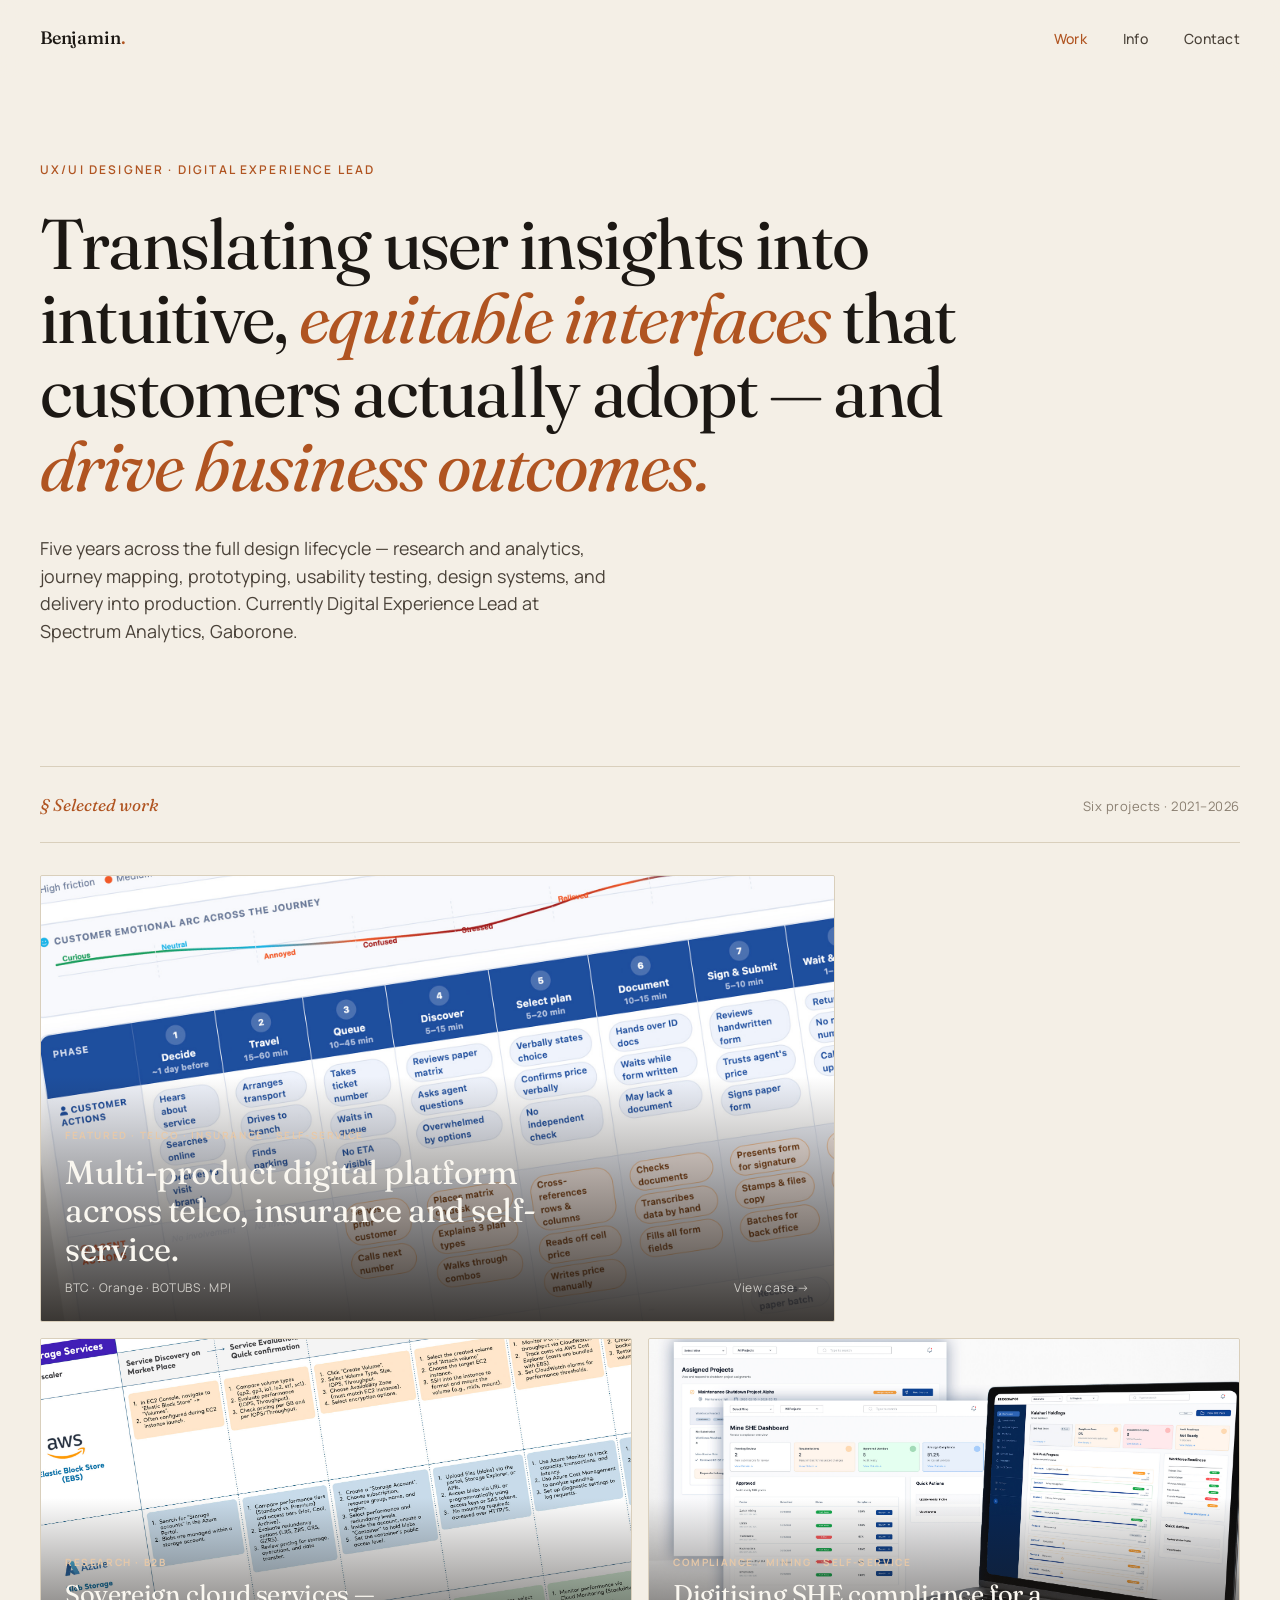
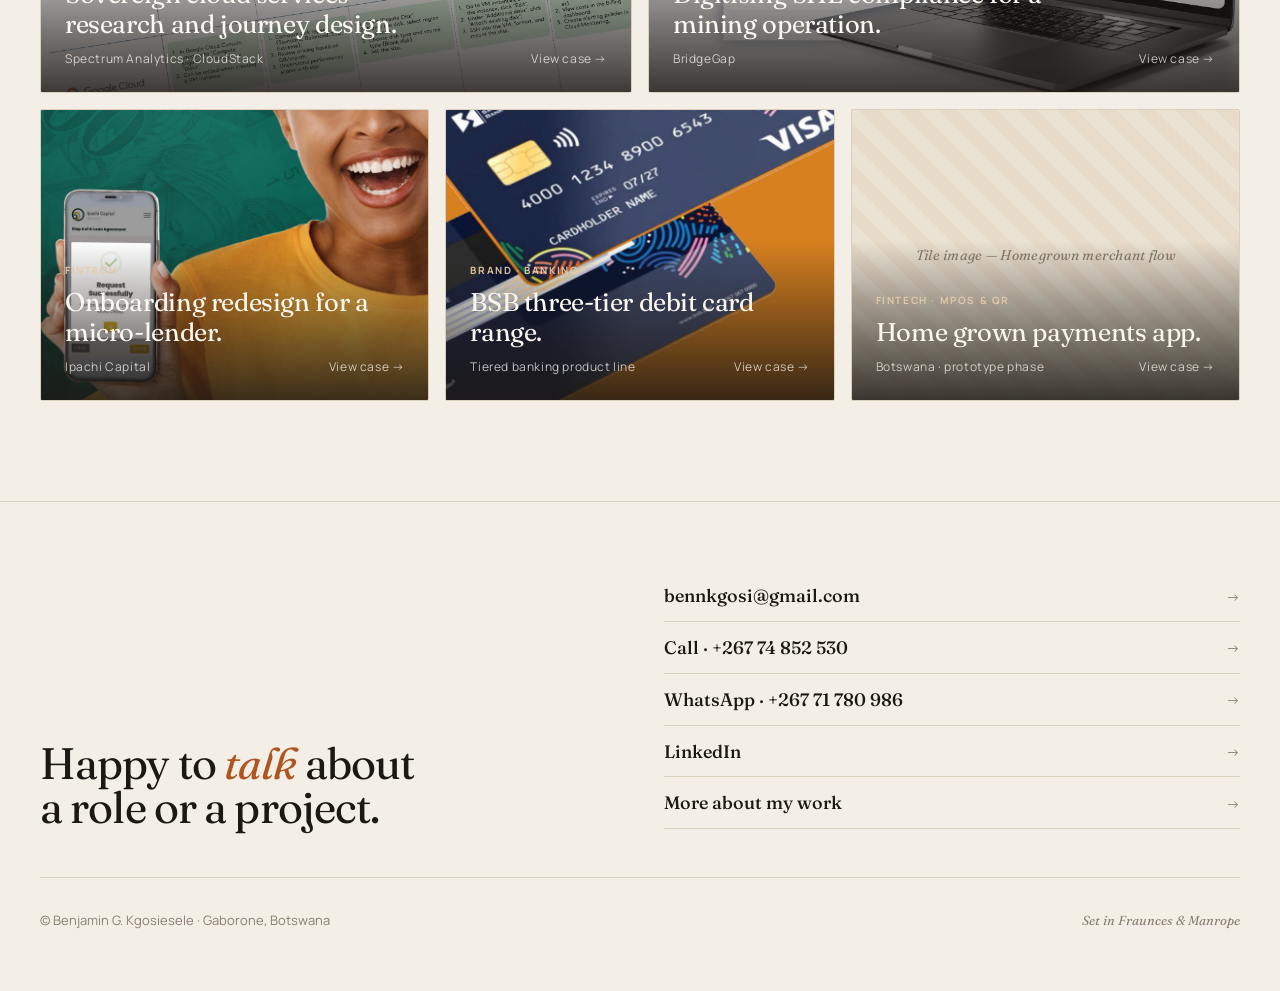
==== index.html @ 845a57d2 "Add files via upload" ====
<!DOCTYPE html>
<html lang="en">
<head>
  <meta charset="UTF-8">
  <meta name="viewport" content="width=device-width, initial-scale=1.0">

  <!-- Progressive enhancement marker -->
  <script>document.documentElement.classList.add('js');</script>

  <title>Benjamin Kgosiesele — UX/UI Designer</title>
  <meta name="description" content="UX/UI Designer based in Gaborone, Botswana. Translating user insights into intuitive, equitable interfaces that customers actually adopt, and drive business outcomes.">

  <meta property="og:title" content="Benjamin Kgosiesele — UX/UI Designer">
  <meta property="og:description" content="Translating user insights into intuitive, equitable interfaces that customers actually adopt, and drive business outcomes. Cross-sector UX/UI work, based in Gaborone.">
  <meta property="og:type" content="website">

  <link rel="preconnect" href="https://fonts.googleapis.com">
  <link rel="preconnect" href="https://fonts.gstatic.com" crossorigin>
  <link href="https://fonts.googleapis.com/css2?family=Fraunces:ital,opsz,wght@0,9..144,300;0,9..144,400;0,9..144,500;0,9..144,600;1,9..144,400&family=Manrope:wght@300;400;500;600;700&display=swap" rel="stylesheet">

  <link rel="stylesheet" href="styles.css">

  <noscript>
    <style>
      .reveal { opacity: 1 !important; transform: none !important; }
    </style>
  </noscript>
</head>
<body>

  <!-- =====================================================
       NAV
       ===================================================== -->
  <nav class="top" id="topNav">
    <a href="index.html" class="mark">Benjamin<span>.</span></a>
    <ul>
      <li><a href="index.html" class="active">Work</a></li>
      <li><a href="about.html">Info</a></li>
      <li><a href="#contact">Contact</a></li>
    </ul>
  </nav>

  <!-- =====================================================
       HERO
       ===================================================== -->
  <header class="hero">
    <div class="container">
      <div class="eyebrow">UX/UI Designer · Digital Experience Lead</div>
      <h1 class="hero-headline">Translating user insights into intuitive, <em>equitable interfaces</em> that customers actually adopt — and <em>drive business outcomes.</em></h1>
      <p class="hero-sub">Five years across the full design lifecycle — research and analytics, journey mapping, prototyping, usability testing, design systems, and delivery into production. Currently Digital Experience Lead at Spectrum Analytics, Gaborone.</p>
    </div>
  </header>

  <!-- =====================================================
       WORK — TILE GRID
       ===================================================== -->
  <section class="work">
    <div class="container">
      <div class="work-meta">
        <span class="label">§ Selected work</span>
        <span class="count">Six projects · 2021–2026</span>
      </div>

      <div class="tile-grid">

        <!-- ============ TILE 01 — FEATURED (Multi-product platform) ============ -->
        <a href="case-multi-product.html" class="tile featured reveal" aria-label="Multi-product digital platform — case study">
          <img class="tile-img" src="images/journeymap.jpg" alt="" style="width:100%; height:100%; object-fit:cover; display:block;"> 
          <div class="tile-overlay">
            <span class="tile-tag">Featured · Telco · Insurance · Self-service</span>
            <h3 class="tile-title">Multi-product digital platform across telco, insurance and self-service.</h3>
            <div class="tile-meta">
              <span>BTC · Orange · BOTUBS · MPI</span>
              <span class="arrow">View case →</span>
            </div>
          </div>
        </a>

        <!-- ============ TILE 02 — Sovereign cloud ============ -->
        <a href="case-sovereign-cloud.html" class="tile wide reveal" aria-label="Sovereign cloud services — case study">
          <img class="tile-img" src="images/leruthumb.jpg" alt="" style="width:100%; height:100%; object-fit:cover; display:block;"> 
          <div class="tile-overlay">
            <span class="tile-tag">Research · B2B</span>
            <h3 class="tile-title">Sovereign cloud services — research and journey design.</h3>
            <div class="tile-meta">
              <span>Spectrum Analytics · CloudStack</span>
              <span class="arrow">View case →</span>
            </div>
          </div>
        </a>

        <!-- ============ TILE 03 — SHE compliance ============ -->
        <a href="case-she-compliance.html" class="tile wide empty reveal" aria-label="SHE Compliance digitisation — case study">
          <img class="tile-img" src="images/bridgegap.jpg" alt="" style="width:100%; height:100%; object-fit:cover; display:block;"> 
          <div class="tile-overlay">
            <span class="tile-tag">Compliance · Mining · Self-service</span>
            <h3 class="tile-title">Digitising SHE compliance for a mining operation.</h3>
            <div class="tile-meta">
              <span>BridgeGap</span>
              <span class="arrow">View case →</span>
            </div>
          </div>
        </a>

        <!-- ============ TILE 04 — Micro-Lender ============ -->
        <a href="case-micro-lender.html" class="tile reveal" aria-label="Micro-lender redesign — case study">
          <img class="tile-img" src="images/ipachithumb.jpg" alt="" style="width:100%; height:100%; object-fit:cover; display:block;"> 
          <div class="tile-overlay">
            <span class="tile-tag">Fintech</span>
            <h3 class="tile-title">Onboarding redesign for a micro-lender.</h3>
            <div class="tile-meta">
              <span>Ipachi Capital</span>
              <span class="arrow">View case →</span>
            </div>
          </div>
        </a>

        <!-- ============ TILE 05 — BSB cards ============ -->
        <a href="case-bsb-cards.html" class="tile empty reveal" aria-label="BSB three-tier debit card range — case study">
          <img class="tile-img" src="images/bsbthumb.jpg" alt="" style="width:100%; height:100%; object-fit:cover; display:block;"> 
          <div class="tile-overlay">
            <span class="tile-tag">Brand · Banking</span>
            <h3 class="tile-title">BSB three-tier debit card range.</h3>
            <div class="tile-meta">
              <span>Tiered banking product line</span>
              <span class="arrow">View case →</span>
            </div>
          </div>
        </a>

        <!-- ============ TILE 06 — Chomi ============ -->
        <a href="case-homegrown.html" class="tile empty reveal" aria-label="App payments app — case study">
          <span class="tile-placeholder">Tile image — Homegrown merchant flow</span>
          <div class="tile-overlay">
            <span class="tile-tag">Fintech · mPOS &amp; QR</span>
            <h3 class="tile-title">Home grown payments app.</h3>
            <div class="tile-meta">
              <span>Botswana · prototype phase</span>
              <span class="arrow">View case →</span>
            </div>
          </div>
        </a>

      </div>
    </div>
  </section>

  <!-- =====================================================
       FOOTER — Compact, with link to /about
       ===================================================== -->
  <footer class="home-footer" id="contact">
    <div class="container">
      <div class="footer-grid reveal">
        <h2>Happy to <em>talk</em> about a role or a project.</h2>
        <div class="footer-links">
          <a href="mailto:bennkgosi@gmail.com">bennkgosi@gmail.com <span class="arrow">→</span></a>
          <a href="tel:+26774852530">Call · +267 74 852 530 <span class="arrow">→</span></a>
          <a href="https://wa.me/26771780986" target="_blank" rel="noopener">WhatsApp · +267 71 780 986 <span class="arrow">→</span></a>
          <a href="https://www.linkedin.com/in/benjamin-kgosiesele-555401205/" target="_blank" rel="noopener">LinkedIn <span class="arrow">→</span></a>
          <a href="about.html">More about my work <span class="arrow">→</span></a>
        </div>
      </div>

      <div class="colophon">
        <span>© Benjamin G. Kgosiesele · Gaborone, Botswana</span>
        <span class="set-in">Set in Fraunces &amp; Manrope</span>
      </div>
    </div>
  </footer>

  <script>
    // Top-nav border on scroll
    const nav = document.getElementById('topNav');
    const onScroll = () => {
      if (window.scrollY > 8) nav.classList.add('scrolled');
      else nav.classList.remove('scrolled');
    };
    window.addEventListener('scroll', onScroll, { passive: true });
    onScroll();

    // Reveal-on-scroll
    const revealEls = document.querySelectorAll('.reveal');
    if ('IntersectionObserver' in window) {
      const io = new IntersectionObserver((entries) => {
        entries.forEach(entry => {
          if (entry.isIntersecting) {
            entry.target.classList.add('in');
            io.unobserve(entry.target);
          }
        });
      }, { rootMargin: '0px 0px -60px 0px', threshold: 0.05 });
      revealEls.forEach(el => io.observe(el));
    } else {
      revealEls.forEach(el => el.classList.add('in'));
    }
    setTimeout(() => {
      revealEls.forEach(el => el.classList.add('in'));
    }, 600);
  </script>
</body>
</html>
---- styles.css ----
/* ============================================================
   Benjamin Kgosiesele — Portfolio
   Shared stylesheet for all pages
   Set in Fraunces (display) & Manrope (body)
   ============================================================ */

:root {
      /* Editorial warm palette */
      --bg: #F4EFE6;
      --bg-tint: #EAE2D2;
      --ink: #1C1814;
      --ink-soft: #4A4239;
      --ink-muted: #8A7F71;
      --rule: #D9CFBC;
      --accent: #B05421;
      --accent-soft: #E8C9A8;
      --paper: #FAF7F0;

      --font-display: 'Fraunces', 'Cochin', 'Georgia', serif;
      --font-body: 'Manrope', 'Helvetica Neue', Arial, sans-serif;
    }

* { box-sizing: border-box; margin: 0; padding: 0; }

html { scroll-behavior: smooth; }

body {
      font-family: var(--font-body);
      font-size: 17px;
      line-height: 1.6;
      color: var(--ink);
      background: var(--bg);
      -webkit-font-smoothing: antialiased;
      text-rendering: optimizeLegibility;
      overflow-x: hidden;
    }

.container {
      max-width: 1280px;
      margin: 0 auto;
      padding: 0 40px;
    }

@media (max-width: 720px) {
      .about-grid { grid-template-columns: 1fr; gap: 48px; }
      .about-portrait { max-width: 320px; justify-self: center; }
      .about-portrait + .portrait-caption { text-align: center; }
    }

nav.top {
      position: fixed;
      top: 0; left: 0; right: 0;
      z-index: 100;
      padding: 24px 40px;
      display: flex;
      justify-content: space-between;
      align-items: baseline;
      background: rgba(244, 239, 230, 0.85);
      backdrop-filter: blur(12px);
      -webkit-backdrop-filter: blur(12px);
      border-bottom: 1px solid transparent;
      transition: border-color 0.3s ease;
    }

nav.top.scrolled { border-bottom-color: var(--rule); }

nav.top .mark {
      font-family: var(--font-display);
      font-weight: 500;
      font-size: 18px;
      letter-spacing: -0.01em;
      color: var(--ink);
      text-decoration: none;
    }

nav.top .mark span { color: var(--accent); }

nav.top ul {
      list-style: none;
      display: flex;
      gap: 36px;
      align-items: baseline;
    }

nav.top a {
      font-size: 14px;
      font-weight: 500;
      color: var(--ink-soft);
      text-decoration: none;
      letter-spacing: 0.02em;
      transition: color 0.2s ease;
    }

nav.top a:hover { color: var(--accent); }

nav.top a.active { color: var(--accent); }

.hero {
      padding: 160px 0 80px;
    }

.eyebrow {
      font-size: 12px;
      font-weight: 600;
      letter-spacing: 0.18em;
      text-transform: uppercase;
      color: var(--accent);
      margin-bottom: 28px;
    }

h1.hero-headline {
      font-family: var(--font-display);
      font-weight: 400;
      font-size: clamp(36px, 5.5vw, 72px);
      line-height: 1.05;
      letter-spacing: -0.025em;
      color: var(--ink);
      margin-bottom: 32px;
      max-width: 22ch;
    }

h1.hero-headline em {
      font-style: italic;
      font-weight: 400;
      color: var(--accent);
    }

.hero-sub {
      font-size: clamp(16px, 1.4vw, 18px);
      max-width: 580px;
      color: var(--ink-soft);
      line-height: 1.55;
    }

section.work {
      padding: 40px 0 100px;
    }

.work-meta {
      display: flex;
      justify-content: space-between;
      align-items: baseline;
      padding: 24px 0;
      margin-bottom: 32px;
      border-top: 1px solid var(--rule);
      border-bottom: 1px solid var(--rule);
    }

.work-meta .label {
      font-family: var(--font-display);
      font-style: italic;
      font-size: 17px;
      color: var(--accent);
    }

.work-meta .count {
      font-size: 13px;
      color: var(--ink-muted);
      letter-spacing: 0.04em;
    }

.tile-grid {
      display: grid;
      grid-template-columns: repeat(6, 1fr);
      gap: 16px;
    }

.tile {
      position: relative;
      grid-column: span 2; /* default: 1/3 width */
      aspect-ratio: 4 / 3;
      overflow: hidden;
      background: var(--bg-tint);
      border: 1px solid var(--rule);
      border-radius: 2px;
      text-decoration: none;
      color: inherit;
      display: block;
      transition: transform 0.3s ease;
    }

.tile.featured {
      grid-column: span 4;
      aspect-ratio: 16 / 9;
    }

.tile.wide {
      grid-column: span 3;
      aspect-ratio: 5 / 3;
    }

.tile-img {
      position: absolute;
      inset: 0;
      width: 100%;
      height: 100%;
      object-fit: cover;
      display: block;
      transition: transform 0.6s ease;
    }

.tile:hover .tile-img {
      transform: scale(1.04);
    }

.tile.empty::before {
      content: '';
      position: absolute; inset: 0;
      background-image: repeating-linear-gradient(
        45deg,
        transparent 0,
        transparent 14px,
        rgba(176, 84, 33, 0.05) 14px,
        rgba(176, 84, 33, 0.05) 28px
      );
    }

.tile.empty .tile-placeholder {
      position: absolute;
      inset: 0;
      display: flex;
      align-items: center;
      justify-content: center;
      font-family: var(--font-display);
      font-style: italic;
      font-size: 14px;
      color: var(--ink-muted);
      letter-spacing: 0.02em;
      padding: 16px;
      text-align: center;
      line-height: 1.35;
    }

.tile-overlay {
      position: absolute;
      inset: 0;
      background: linear-gradient(
        to bottom,
        rgba(28, 24, 20, 0) 0%,
        rgba(28, 24, 20, 0) 45%,
        rgba(28, 24, 20, 0.55) 80%,
        rgba(28, 24, 20, 0.85) 100%
      );
      display: flex;
      flex-direction: column;
      justify-content: flex-end;
      padding: 24px;
      transition: background 0.3s ease;
    }

.tile:hover .tile-overlay {
      background: linear-gradient(
        to bottom,
        rgba(28, 24, 20, 0.15) 0%,
        rgba(28, 24, 20, 0.4) 45%,
        rgba(28, 24, 20, 0.75) 80%,
        rgba(28, 24, 20, 0.92) 100%
      );
    }

.tile-tag {
      font-size: 10px;
      font-weight: 700;
      letter-spacing: 0.16em;
      text-transform: uppercase;
      color: var(--accent-soft);
      margin-bottom: 10px;
      opacity: 0.95;
    }

.tile-title {
      font-family: var(--font-display);
      font-weight: 400;
      font-size: clamp(20px, 2vw, 26px);
      line-height: 1.15;
      letter-spacing: -0.015em;
      color: #FAF7F0;
      max-width: 22ch;
    }

.tile.featured .tile-title {
      font-size: clamp(26px, 2.6vw, 36px);
      max-width: 24ch;
    }

.tile-meta {
      display: flex;
      gap: 14px;
      margin-top: 10px;
      font-size: 12px;
      color: rgba(250, 247, 240, 0.75);
      letter-spacing: 0.05em;
    }

.tile-meta .arrow {
      margin-left: auto;
      transition: transform 0.25s ease;
    }

.tile:hover .tile-meta .arrow {
      transform: translateX(4px);
    }

@media (max-width: 900px) {
      .tile-grid { grid-template-columns: 1fr; }
      .tile,
      .tile.featured,
      .tile.wide {
        grid-column: 1;
        aspect-ratio: 16 / 10;
      }
    }

footer.home-footer {
      padding: 80px 0 60px;
      border-top: 1px solid var(--rule);
    }

.footer-grid {
      display: grid;
      grid-template-columns: 1fr 1fr;
      gap: 48px;
      align-items: end;
      margin-bottom: 48px;
    }

.footer-grid h2 {
      font-family: var(--font-display);
      font-weight: 400;
      font-size: clamp(28px, 4vw, 44px);
      line-height: 1;
      letter-spacing: -0.02em;
      max-width: 14ch;
    }

.footer-grid h2 em {
      font-style: italic;
      color: var(--accent);
    }

.footer-links {
      display: flex;
      flex-direction: column;
      gap: 12px;
    }

.footer-links a {
      font-family: var(--font-display);
      font-size: 18px;
      font-weight: 500;
      color: var(--ink);
      text-decoration: none;
      border-bottom: 1px solid var(--rule);
      padding-bottom: 10px;
      transition: color 0.2s ease, border-color 0.2s ease;
      display: flex;
      justify-content: space-between;
      align-items: center;
    }

.footer-links a:hover {
      color: var(--accent);
      border-bottom-color: var(--accent);
    }

.footer-links a .arrow {
      font-family: var(--font-body);
      font-weight: 400;
      font-size: 14px;
      color: var(--ink-muted);
      transition: transform 0.2s ease, color 0.2s ease;
    }

.footer-links a:hover .arrow {
      color: var(--accent);
      transform: translateX(4px);
    }

.colophon {
      padding-top: 32px;
      border-top: 1px solid var(--rule);
      display: flex;
      justify-content: space-between;
      align-items: center;
      font-size: 13px;
      color: var(--ink-muted);
    }

.colophon .set-in {
      font-family: var(--font-display);
      font-style: italic;
    }

.reveal { /* visible by default */ }

html.js .reveal {
      opacity: 0;
      transform: translateY(24px);
      transition: opacity 0.7s ease, transform 0.7s ease;
    }

html.js .reveal.in {
      opacity: 1;
      transform: translateY(0);
    }

@media (prefers-reduced-motion: reduce) {
      *, *::before, *::after {
        animation-duration: 0.01ms !important;
        transition-duration: 0.01ms !important;
      }
      .reveal { opacity: 1 !important; transform: none !important; }
    }

nav.top a:hover, nav.top a.active { color: var(--accent); }

.page-header {
      padding: 160px 0 64px;
    }

h1.page-title {
      font-family: var(--font-display);
      font-weight: 400;
      font-size: clamp(48px, 7vw, 88px);
      line-height: 1;
      letter-spacing: -0.025em;
      color: var(--ink);
    }

h1.page-title em {
      font-style: italic;
      color: var(--accent);
    }

section.about {
      padding: 40px 0 80px;
      border-top: 1px solid var(--rule);
    }

.about-grid {
      display: grid;
      grid-template-columns: 1.5fr 1fr;
      gap: 80px;
      align-items: start;
    }

.about-grid p {
      font-size: 18px;
      line-height: 1.65;
      color: var(--ink-soft);
      margin-bottom: 18px;
    }

.about-grid p:first-child { color: var(--ink); font-size: 20px; }

.about-grid .lede em {
      font-family: var(--font-display);
      font-style: italic;
      color: var(--accent);
      font-weight: 400;
    }

.about-portrait {
      position: relative;
      overflow: hidden;
      background: var(--bg-tint);
      border: 1px solid var(--rule);
      border-radius: 2px;
      aspect-ratio: 4 / 5;
      width: 100%;
      max-width: 420px;
      justify-self: end;
    }

.about-portrait img {
      width: 100%;
      height: 100%;
      object-fit: cover;
      display: block;
    }

.about-portrait.empty::before {
      content: '';
      position: absolute; inset: 0;
      background-image: repeating-linear-gradient(
        45deg,
        transparent 0,
        transparent 14px,
        rgba(176, 84, 33, 0.05) 14px,
        rgba(176, 84, 33, 0.05) 28px
      );
    }

.about-portrait.empty::after {
      content: attr(data-label);
      position: absolute;
      inset: 0;
      display: flex;
      align-items: center;
      justify-content: center;
      font-family: var(--font-display);
      font-style: italic;
      font-size: 15px;
      color: var(--ink-muted);
      letter-spacing: 0.02em;
      padding: 16px;
      text-align: center;
      line-height: 1.35;
    }

.about-portrait + .portrait-caption {
      font-size: 12px;
      color: var(--ink-muted);
      font-style: italic;
      margin: 12px 0 0;
      letter-spacing: 0.02em;
      text-align: right;
    }

.block {
      padding: 80px 0;
      border-top: 1px solid var(--rule);
    }

.block-head {
      display: flex;
      justify-content: space-between;
      align-items: baseline;
      margin-bottom: 56px;
      flex-wrap: wrap;
      gap: 12px;
    }

.block-head .label {
      font-family: var(--font-display);
      font-style: italic;
      font-size: 17px;
      color: var(--accent);
    }

.block-head h2 {
      font-family: var(--font-display);
      font-weight: 400;
      font-size: clamp(32px, 4.5vw, 48px);
      line-height: 1.05;
      letter-spacing: -0.02em;
    }

.block-head .meta {
      font-size: 13px;
      color: var(--ink-muted);
      letter-spacing: 0.04em;
    }

.offerings-grid {
      display: grid;
      grid-template-columns: repeat(2, 1fr);
      gap: 1px;
      background: var(--rule);
      border: 1px solid var(--rule);
    }

.offering {
      background: var(--bg);
      padding: 32px 32px 36px;
      display: flex;
      flex-direction: column;
      gap: 14px;
      transition: background 0.25s ease;
    }

.offering:hover { background: var(--paper); }

.offering .num {
      font-family: var(--font-display);
      font-style: italic;
      font-size: 14px;
      color: var(--accent);
      letter-spacing: 0.02em;
    }

.offering h4 {
      font-family: var(--font-display);
      font-weight: 500;
      font-size: 24px;
      letter-spacing: -0.015em;
      line-height: 1.15;
      color: var(--ink);
    }

.offering p {
      font-size: 15px;
      line-height: 1.55;
      color: var(--ink-soft);
    }

.approach-list {
      display: grid;
      grid-template-columns: repeat(4, 1fr);
      gap: 36px;
      counter-reset: step;
    }

.step {
      display: flex;
      flex-direction: column;
      gap: 14px;
      padding-top: 24px;
      border-top: 2px solid var(--ink);
      position: relative;
    }

.step::before {
      counter-increment: step;
      content: "0" counter(step);
      font-family: var(--font-display);
      font-style: italic;
      font-size: 13px;
      color: var(--accent);
      letter-spacing: 0.04em;
    }

.step h4 {
      font-family: var(--font-display);
      font-weight: 500;
      font-size: 22px;
      letter-spacing: -0.015em;
      line-height: 1.1;
      color: var(--ink);
    }

.step p {
      font-size: 14.5px;
      line-height: 1.55;
      color: var(--ink-soft);
    }

@media (max-width: 540px) {
      .about-meta-grid { grid-template-columns: 1fr; gap: 32px; }
    }

.competencies-list {
      display: grid;
      grid-template-columns: 1fr;
      gap: 28px;
    }

.competency-row {
      display: grid;
      grid-template-columns: 200px 1fr;
      gap: 32px;
      padding-bottom: 28px;
      border-bottom: 1px solid var(--rule);
    }

.competency-row:last-child { border-bottom: none; }

.competency-row h4 {
      font-family: var(--font-display);
      font-weight: 500;
      font-size: 20px;
      letter-spacing: -0.01em;
      color: var(--ink);
    }

.competency-row p {
      font-size: 16px;
      line-height: 1.6;
      color: var(--ink-soft);
    }

.about-meta-grid {
      display: grid;
      grid-template-columns: repeat(3, 1fr);
      gap: 56px;
    }

.about-side h4 {
      font-size: 11px;
      font-weight: 700;
      letter-spacing: 0.16em;
      text-transform: uppercase;
      color: var(--accent);
      margin-bottom: 16px;
      margin-top: 32px;
    }

.about-side h4:first-child { margin-top: 0; }

.about-side ul { list-style: none; }

.about-side li {
      font-size: 15px;
      color: var(--ink-soft);
      padding: 6px 0;
      border-bottom: 1px solid var(--rule);
      display: flex;
      justify-content: space-between;
      gap: 12px;
    }

.about-side li:last-child { border-bottom: none; }

.about-side li .yr { color: var(--ink-muted); font-size: 13px; }

.about-side ul.plain-list li { display: block; }

.contact-block {
      display: grid;
      grid-template-columns: 1fr 1fr;
      gap: 60px;
      align-items: end;
    }

.contact-block h2 {
      font-family: var(--font-display);
      font-weight: 400;
      font-size: clamp(40px, 6vw, 72px);
      line-height: 0.98;
      letter-spacing: -0.025em;
      max-width: 12ch;
    }

.contact-block h2 em {
      font-style: italic;
      color: var(--accent);
    }

.contact-list {
      display: flex;
      flex-direction: column;
      gap: 18px;
      padding-bottom: 12px;
    }

.contact-list a {
      font-family: var(--font-display);
      font-size: 22px;
      font-weight: 500;
      color: var(--ink);
      text-decoration: none;
      border-bottom: 1px solid var(--rule);
      padding-bottom: 14px;
      transition: color 0.2s ease, border-color 0.2s ease;
      display: flex;
      justify-content: space-between;
      align-items: center;
    }

.contact-list a:hover {
      color: var(--accent);
      border-bottom-color: var(--accent);
    }

.contact-list a .arrow {
      font-family: var(--font-body);
      font-weight: 400;
      font-size: 16px;
      color: var(--ink-muted);
      transition: transform 0.2s ease, color 0.2s ease;
    }

.contact-list a:hover .arrow {
      color: var(--accent);
      transform: translateX(4px);
    }

footer.page-footer {
      padding: 40px 0 60px;
      border-top: 1px solid var(--rule);
      display: flex;
      justify-content: space-between;
      align-items: center;
      font-size: 13px;
      color: var(--ink-muted);
      flex-wrap: wrap;
      gap: 16px;
    }

footer.page-footer .set-in {
      font-family: var(--font-display);
      font-style: italic;
    }

.container.narrow {
      max-width: 820px;
    }

.back-bar {
      padding: 140px 0 32px;
    }

.back-link {
      font-size: 13px;
      color: var(--ink-soft);
      text-decoration: none;
      letter-spacing: 0.04em;
      transition: color 0.2s ease;
      display: inline-flex;
      align-items: center;
      gap: 8px;
    }

.back-link:hover { color: var(--accent); }

.back-link .arrow {
      transition: transform 0.2s ease;
    }

.back-link:hover .arrow { transform: translateX(-3px); }

.case-header {
      padding-bottom: 48px;
      border-bottom: 1px solid var(--rule);
      margin-bottom: 64px;
    }

.case-tags {
      display: flex;
      flex-wrap: wrap;
      gap: 8px;
      margin-bottom: 28px;
    }

.case-tags span {
      font-size: 11px;
      font-weight: 600;
      letter-spacing: 0.12em;
      text-transform: uppercase;
      color: var(--ink-soft);
      padding: 5px 12px;
      border: 1px solid var(--rule);
      border-radius: 100px;
      background: var(--paper);
    }

.case-title {
      font-family: var(--font-display);
      font-weight: 400;
      font-size: clamp(36px, 6vw, 68px);
      line-height: 1.05;
      letter-spacing: -0.025em;
      color: var(--ink);
      margin-bottom: 24px;
      max-width: 22ch;
    }

.case-title em {
      font-style: italic;
      color: var(--accent);
    }

.case-clients {
      font-size: 16px;
      color: var(--ink-muted);
      font-style: italic;
      max-width: 70ch;
    }

.case-hero-img {
      position: relative;
      overflow: hidden;
      background: var(--bg-tint);
      border: 1px solid var(--rule);
      border-radius: 2px;
      aspect-ratio: 16 / 9;
      margin-bottom: 80px;
    }

.case-hero-img img {
      width: 100%;
      height: 100%;
      object-fit: cover;
      display: block;
    }

.case-hero-img.empty::before {
      content: '';
      position: absolute; inset: 0;
      background-image: repeating-linear-gradient(
        45deg,
        transparent 0,
        transparent 14px,
        rgba(176, 84, 33, 0.05) 14px,
        rgba(176, 84, 33, 0.05) 28px
      );
    }

.case-hero-img.empty::after {
      content: attr(data-label);
      position: absolute;
      inset: 0;
      display: flex;
      align-items: center;
      justify-content: center;
      font-family: var(--font-display);
      font-style: italic;
      font-size: 16px;
      color: var(--ink-muted);
      letter-spacing: 0.02em;
      padding: 16px;
      text-align: center;
    }

.section-label {
      font-size: 11px;
      font-weight: 700;
      letter-spacing: 0.18em;
      text-transform: uppercase;
      color: var(--accent);
      margin-bottom: 20px;
    }

.case-section {
      margin-bottom: 80px;
    }

.case-section h2 {
      font-family: var(--font-display);
      font-weight: 400;
      font-size: clamp(28px, 3.5vw, 40px);
      line-height: 1.1;
      letter-spacing: -0.02em;
      margin-bottom: 28px;
      max-width: 22ch;
    }

.case-section h2 em { font-style: italic; color: var(--accent); }

.case-section p {
      font-size: 18px;
      line-height: 1.65;
      color: var(--ink-soft);
      max-width: 65ch;
      margin-bottom: 18px;
    }

.case-section p:first-of-type { color: var(--ink); font-size: 19px; }

.outcomes-grid {
      display: grid;
      grid-template-columns: repeat(4, 1fr);
      gap: 32px;
      padding: 48px 0;
      border-top: 1px solid var(--rule);
      border-bottom: 1px solid var(--rule);
      margin: 16px 0 80px;
    }

.outcome { display: flex; flex-direction: column; gap: 8px; }

.outcome .figure {
      font-family: var(--font-display);
      font-weight: 500;
      font-size: clamp(34px, 4vw, 48px);
      line-height: 1;
      letter-spacing: -0.025em;
      color: var(--accent);
    }

.outcome .figure.text {
      font-size: clamp(22px, 2.4vw, 28px);
      line-height: 1.15;
      color: var(--ink);
    }

.outcome .desc {
      font-size: 14px;
      line-height: 1.45;
      color: var(--ink-soft);
      max-width: 28ch;
    }

.image-row {
      display: grid;
      grid-template-columns: 1fr 1fr;
      gap: 16px;
      margin: 32px 0;
    }

.image-row.full { grid-template-columns: 1fr; }

.img-frame {
      position: relative;
      overflow: hidden;
      background: var(--bg-tint);
      border: 1px solid var(--rule);
      border-radius: 2px;
      aspect-ratio: 4 / 3;
    }

.image-row.full .img-frame { aspect-ratio: 16 / 9; }

.img-frame img {
      width: 100%;
      height: 100%;
      object-fit: cover;
      display: block;
    }

.img-frame.empty::before {
      content: '';
      position: absolute; inset: 0;
      background-image: repeating-linear-gradient(
        45deg,
        transparent 0,
        transparent 14px,
        rgba(176, 84, 33, 0.05) 14px,
        rgba(176, 84, 33, 0.05) 28px
      );
    }

.img-frame.empty::after {
      content: attr(data-label);
      position: absolute;
      inset: 0;
      display: flex;
      align-items: center;
      justify-content: center;
      font-family: var(--font-display);
      font-style: italic;
      font-size: 14px;
      color: var(--ink-muted);
      letter-spacing: 0.02em;
      padding: 16px;
      text-align: center;
    }

.image-caption {
      font-size: 13px;
      color: var(--ink-muted);
      font-style: italic;
      margin: 12px 0 0;
      letter-spacing: 0.02em;
    }

/* Research methods grid — three or four method cards side by side */
.research-grid {
  display: grid;
  grid-template-columns: repeat(3, 1fr);
  gap: 24px;
  margin: 32px 0 48px;
}
.research-card {
  padding: 28px 28px 32px;
  background: var(--paper);
  border: 1px solid var(--rule);
  border-radius: 2px;
  display: flex;
  flex-direction: column;
  gap: 12px;
}
.research-card .method-num {
  font-family: var(--font-display);
  font-style: italic;
  font-size: 13px;
  color: var(--accent);
  letter-spacing: 0.04em;
}
.research-card h4 {
  font-family: var(--font-display);
  font-weight: 500;
  font-size: 20px;
  letter-spacing: -0.01em;
  line-height: 1.2;
  color: var(--ink);
}
.research-card p {
  font-size: 14.5px;
  line-height: 1.55;
  color: var(--ink-soft);
  margin: 0;
}
.research-card .who {
  font-size: 12px;
  color: var(--ink-muted);
  letter-spacing: 0.04em;
  margin-top: auto;
  padding-top: 10px;
  border-top: 1px dashed var(--rule);
}
@media (max-width: 900px) {
  .research-grid { grid-template-columns: 1fr; gap: 16px; }
}

/* Insights list — numbered findings from research */
.insights-list {
  display: flex;
  flex-direction: column;
  gap: 0;
  margin: 32px 0 48px;
}
.insight {
  display: grid;
  grid-template-columns: 60px 1fr;
  gap: 28px;
  padding: 28px 0;
  border-top: 1px solid var(--rule);
}
.insight:last-child { border-bottom: 1px solid var(--rule); }
.insight .insight-num {
  font-family: var(--font-display);
  font-style: italic;
  font-size: 28px;
  color: var(--accent);
  line-height: 1;
}
.insight h4 {
  font-family: var(--font-display);
  font-weight: 500;
  font-size: 22px;
  letter-spacing: -0.015em;
  line-height: 1.2;
  color: var(--ink);
  margin-bottom: 10px;
}
.insight p {
  font-size: 16px;
  line-height: 1.6;
  color: var(--ink-soft);
  margin: 0;
}
@media (max-width: 720px) {
  .insight { grid-template-columns: 1fr; gap: 8px; }
  .insight .insight-num { font-size: 22px; }
}

/* Process phases — horizontal 4-step flow */
.process-phases {
  display: grid;
  grid-template-columns: repeat(4, 1fr);
  gap: 1px;
  background: var(--rule);
  border: 1px solid var(--rule);
  margin: 32px 0 48px;
}
.phase {
  background: var(--bg);
  padding: 28px 24px 32px;
  display: flex;
  flex-direction: column;
  gap: 10px;
  position: relative;
}
.phase .phase-num {
  font-family: var(--font-display);
  font-style: italic;
  font-size: 13px;
  color: var(--accent);
  letter-spacing: 0.04em;
}
.phase h4 {
  font-family: var(--font-display);
  font-weight: 500;
  font-size: 20px;
  letter-spacing: -0.01em;
  line-height: 1.2;
  color: var(--ink);
}
.phase ul {
  list-style: none;
  padding: 0;
  margin: 8px 0 0;
}
.phase li {
  font-size: 13.5px;
  line-height: 1.5;
  color: var(--ink-soft);
  padding: 4px 0;
  border-bottom: 1px dashed var(--rule);
}
.phase li:last-child { border-bottom: none; }
@media (max-width: 900px) {
  .process-phases { grid-template-columns: repeat(2, 1fr); }
}
@media (max-width: 540px) {
  .process-phases { grid-template-columns: 1fr; }
}

/* Stat strip — large headline numbers above context */
.stat-strip {
  display: grid;
  grid-template-columns: repeat(3, 1fr);
  gap: 32px;
  padding: 40px 0;
  border-top: 1px solid var(--rule);
  border-bottom: 1px solid var(--rule);
  margin-bottom: 48px;
}
.stat {
  display: flex;
  flex-direction: column;
  gap: 6px;
}
.stat .figure {
  font-family: var(--font-display);
  font-weight: 500;
  font-size: clamp(36px, 4.5vw, 52px);
  line-height: 1;
  letter-spacing: -0.025em;
  color: var(--accent);
}
.stat .label {
  font-size: 13px;
  color: var(--ink-soft);
  line-height: 1.4;
  max-width: 22ch;
}
@media (max-width: 720px) {
  .stat-strip { grid-template-columns: 1fr; gap: 24px; padding: 28px 0; }
}

.callout {
      padding: 48px 56px;
      background: var(--paper);
      border-left: 3px solid var(--accent);
      margin: 32px 0;
    }

.callout p {
      font-family: var(--font-display);
      font-style: italic;
      font-size: clamp(20px, 2vw, 24px);
      line-height: 1.4;
      color: var(--ink);
      max-width: 50ch;
      margin: 0;
    }

.next-case {
      padding: 80px 0 100px;
      border-top: 1px solid var(--rule);
      margin-top: 80px;
    }

.next-case-inner {
      display: flex;
      justify-content: space-between;
      align-items: baseline;
      gap: 32px;
      flex-wrap: wrap;
    }

.next-case .nav-label {
      font-size: 11px;
      font-weight: 700;
      letter-spacing: 0.18em;
      text-transform: uppercase;
      color: var(--ink-muted);
      margin-bottom: 8px;
      display: block;
    }

.next-case a {
      font-family: var(--font-display);
      font-size: clamp(22px, 2.4vw, 30px);
      font-weight: 500;
      letter-spacing: -0.015em;
      color: var(--ink);
      text-decoration: none;
      transition: color 0.2s ease;
    }

.next-case a:hover { color: var(--accent); }

.next-case a .arrow {
      font-family: var(--font-body);
      font-weight: 400;
      font-size: 18px;
      color: var(--ink-muted);
      margin-left: 8px;
      transition: transform 0.2s ease;
    }

.next-case a:hover .arrow {
      color: var(--accent);
      transform: translateX(4px);
    }

footer.case-footer {
      padding: 60px 0;
      border-top: 1px solid var(--rule);
      display: flex;
      justify-content: space-between;
      align-items: center;
      font-size: 13px;
      color: var(--ink-muted);
      flex-wrap: wrap;
      gap: 16px;
    }

footer.case-footer .set-in {
      font-family: var(--font-display);
      font-style: italic;
    }
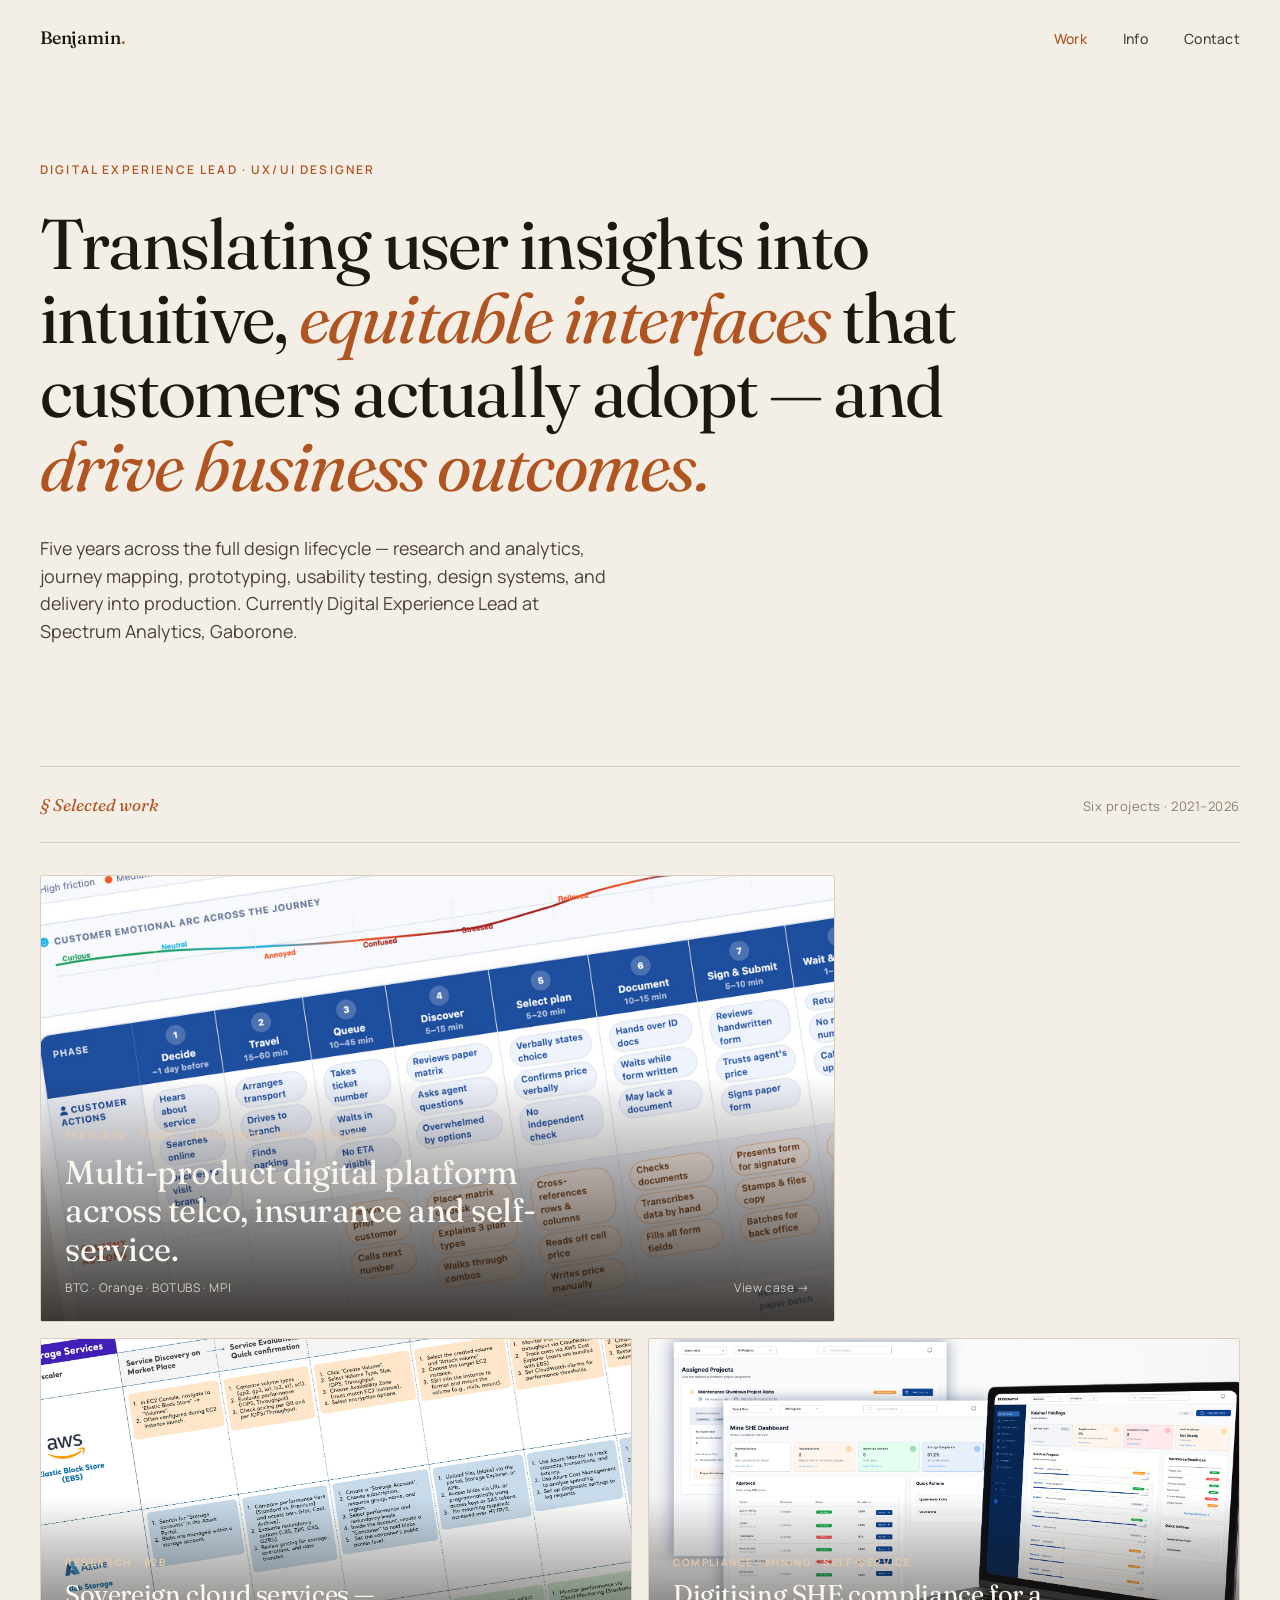
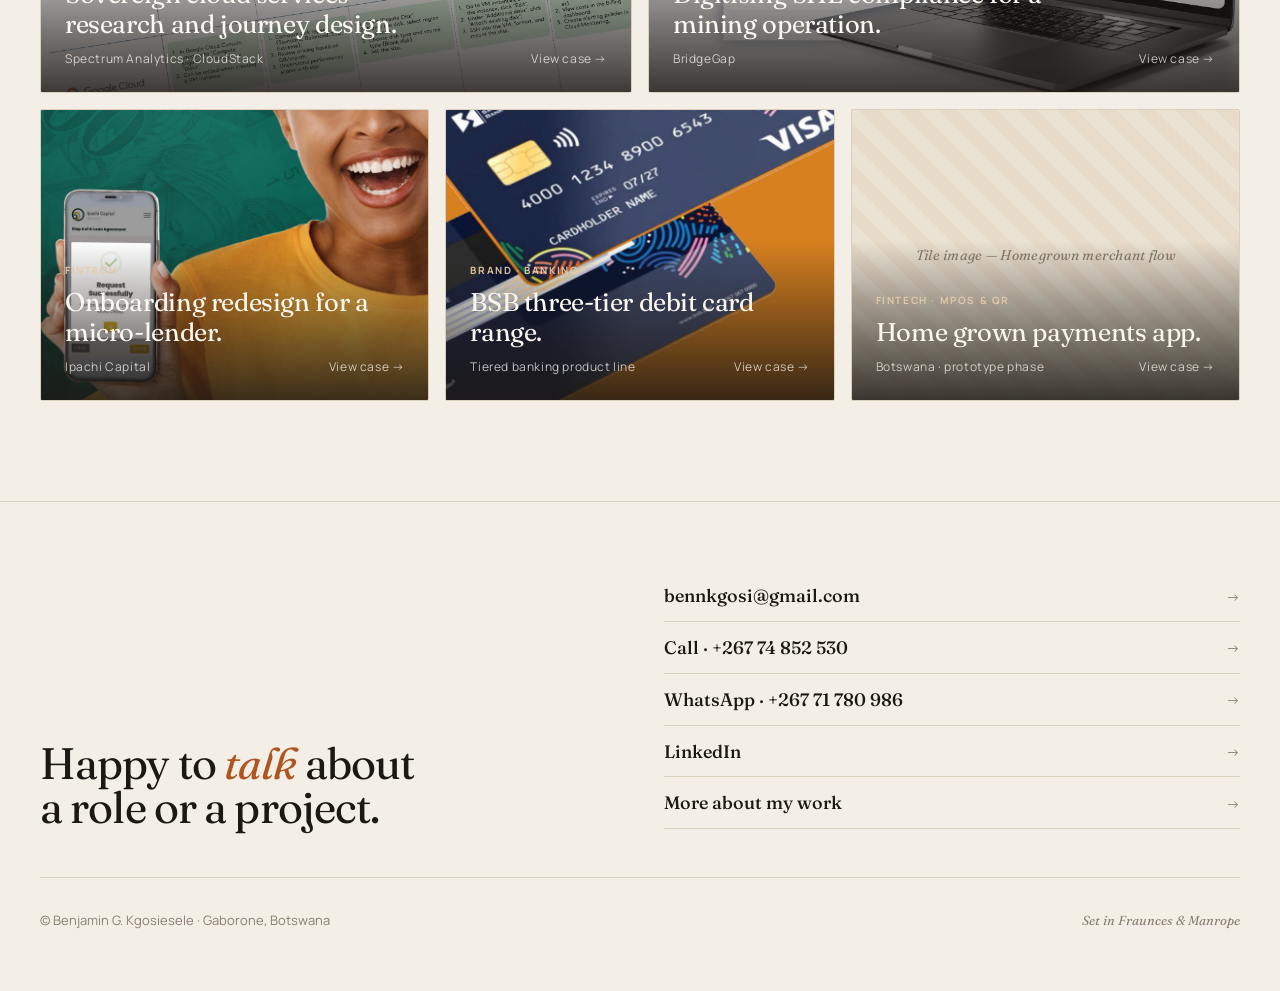
==== commit 6b7f7191: "index.html" ====
--- a/index.html
+++ b/index.html
@@ -45,7 +45,7 @@
        ===================================================== -->
   <header class="hero">
     <div class="container">
-      <div class="eyebrow">UX/UI Designer · Digital Experience Lead</div>
+      <div class="eyebrow"> Digital Experience Lead · UX/UI Designer</div>
       <h1 class="hero-headline">Translating user insights into intuitive, <em>equitable interfaces</em> that customers actually adopt — and <em>drive business outcomes.</em></h1>
       <p class="hero-sub">Five years across the full design lifecycle — research and analytics, journey mapping, prototyping, usability testing, design systems, and delivery into production. Currently Digital Experience Lead at Spectrum Analytics, Gaborone.</p>
     </div>
